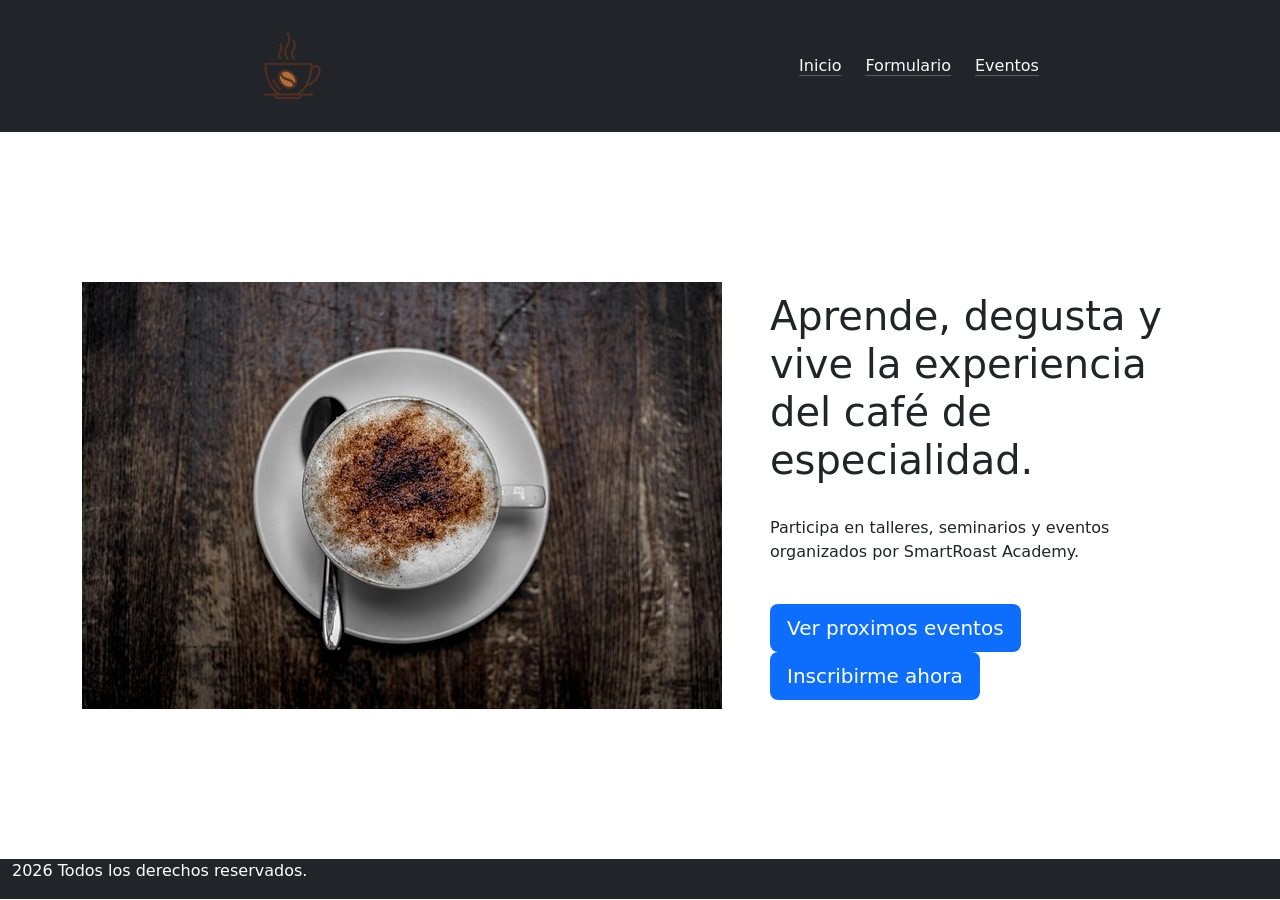
==== Paginas/index.html @ 2220b2ef "Creando portada de pagina de inicio y dando estilos." ====
<!doctype html>
<html lang="es">
  <head>
    <meta charset="UTF-8" />
    <meta name="viewport" content="width=device-width, initial-scale=1.0" />
    <link
      href="https://cdn.jsdelivr.net/npm/bootstrap@5.3.8/dist/css/bootstrap.min.css"
      rel="stylesheet"
      integrity="sha384-sRIl4kxILFvY47J16cr9ZwB07vP4J8+LH7qKQnuqkuIAvNWLzeN8tE5YBujZqJLB"
      crossorigin="anonymous"
    />
    <link rel="stylesheet" href="../Estilos/style.css" />
    <title>Inicio</title>
  </head>
  <body>
    <header
      class="container-fluid d-flex justify-content-around align-items-center py-3 bg-dark"
    >
      <a href="index.html">
        <img src="../media/logo.png" alt="" id="logo" />
      </a>
      <nav>
        <ul class="d-flex gap-4 list-unstyled m-0">
          <li>
            <a
              class="link-light link-offset-2 link-underline-opacity-25 link-underline-opacity-100-hover"
              href="index.html"
              >Inicio</a
            >
          </li>
          <li>
            <a
              class="link-light link-offset-2 link-underline-opacity-25 link-underline-opacity-100-hover"
              href="formulario.html"
              >Formulario</a
            >
          </li>
          <li>
            <a
              class="link-light link-offset-2 link-underline-opacity-25 link-underline-opacity-100-hover"
              href="historial_eventos.html"
              >Eventos</a
            >
          </li>
        </ul>
      </nav>
    </header>
    <main>
      <!-- PORTADA -->
      <section class="container-sm">
        <div class="d-flex align-items-center gap-5">
          <img src="../media/cafe-portada.jpg" alt="Cafe" />
          <div class="d-flex flex-column gap-4">
            <h1>
              Aprende, degusta y vive la experiencia del café de especialidad.
            </h1>
            <p>
              Participa en talleres, seminarios y eventos organizados por
              SmartRoast Academy.
            </p>
            <div class="">
              <a href="#proximos-eventos">
                <button class="btn btn-lg bg-primary text-white">
                  Ver proximos eventos
                </button>
              </a>
              <a href="formulario.html">
                <button class="btn btn-lg bg-primary text-white">
                  Inscribirme ahora
                </button>
              </a>
            </div>
          </div>
        </div>
      </section>
    </main>
    <footer class="container-fluid bg-dark text-white">
      <p>2026 Todos los derechos reservados.</p>
    </footer>
    <script
      src="https://cdn.jsdelivr.net/npm/bootstrap@5.3.8/dist/js/bootstrap.bundle.min.js"
      integrity="sha384-FKyoEForCGlyvwx9Hj09JcYn3nv7wiPVlz7YYwJrWVcXK/BmnVDxM+D2scQbITxI"
      crossorigin="anonymous"
    ></script>
  </body>
</html>
---- Estilos/style.css ----
body {
    display: flex;
    flex-direction: column;
    min-height: 100vh;
    gap: 150px;
}

main {
    display: flex;
    flex-direction: column;
    gap: 150px;
}

#logo {
    width: 100px;
}
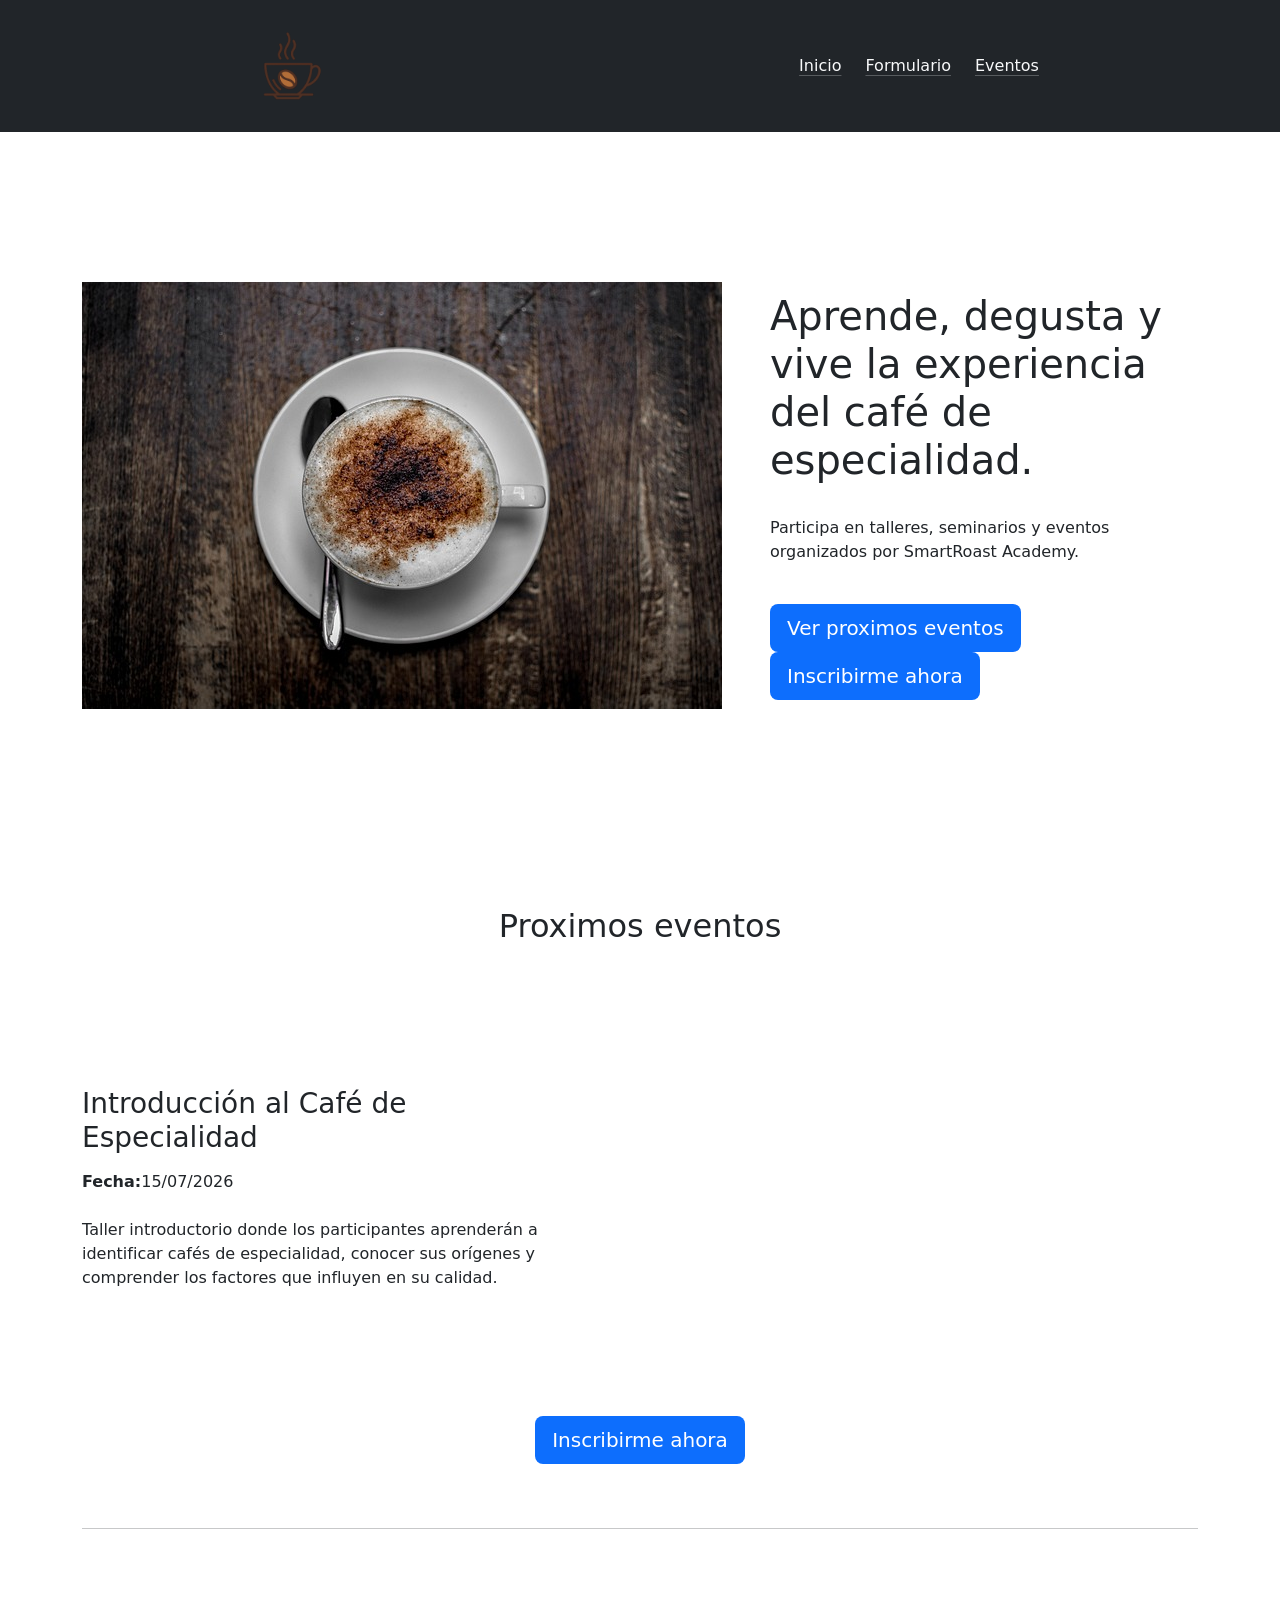
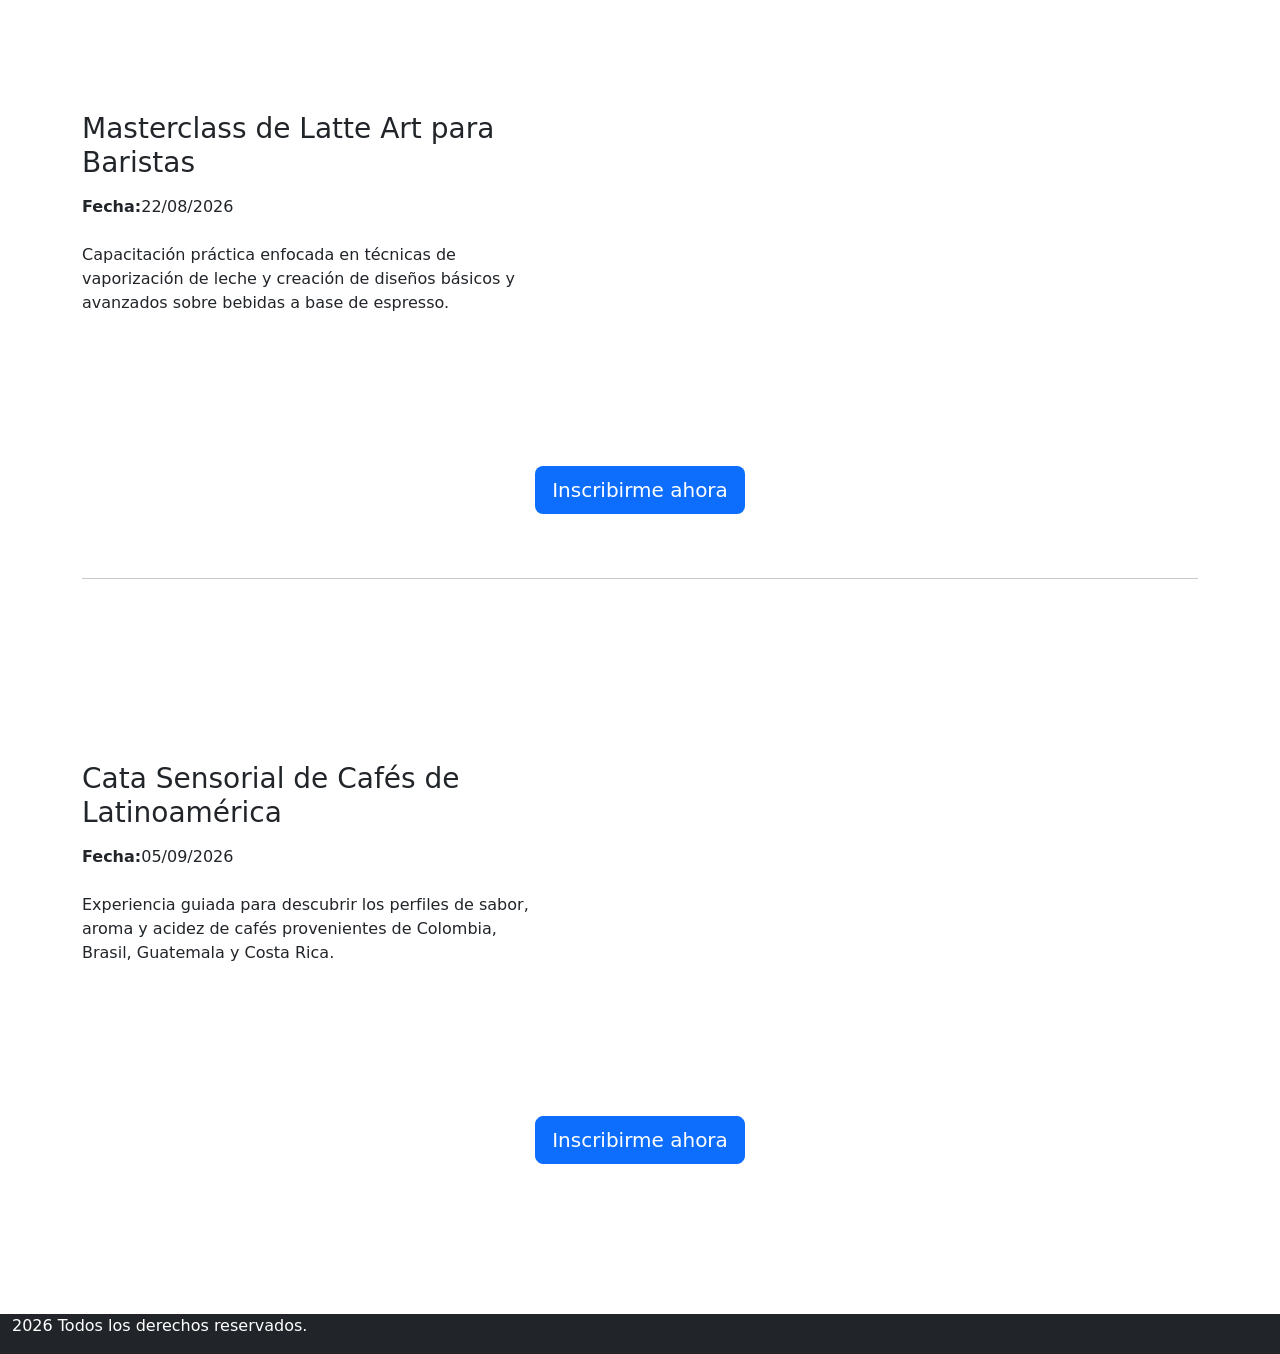
==== commit 1f3343d6: "calendario_eventos_pasados" ====
--- a/Paginas/index.html
+++ b/Paginas/index.html
@@ -73,6 +73,113 @@
           </div>
         </div>
       </section>
+      <!-- EVENTOS -->
+      <section class="container-sm" id="proximos-eventos">
+        <h2 class="text-center my-5">Proximos eventos</h2>
+
+        <div class="d-flex flex-column gap-5">
+          <!-- Tarjeta de evento 1 -->
+          <article class="">
+            <div class="d-flex gap-5 align-items-center">
+              <div class="d-flex flex-column gap-2">
+                <h3>Introducción al Café de Especialidad</h3>
+                <p><strong>Fecha:</strong>15/07/2026</p>
+                <p>
+                  Taller introductorio donde los participantes aprenderán a
+                  identificar cafés de especialidad, conocer sus orígenes y
+                  comprender los factores que influyen en su calidad.
+                </p>
+              </div>
+              <div class="">
+                <iframe
+                  src="https://www.google.com/maps/embed?pb=!1m18!1m12!1m3!1d709574.7196249755!2d-60.822766775851456!3d-35.58587330445879!2m3!1f0!2f0!3f0!3m2!1i1024!2i768!4f13.1!3m3!1m2!1s0x95bccac168638181%3A0xbf85da27fe23193b!2sEl%20Gato%20Negro!5e0!3m2!1ses!2sar!4v1780871050044!5m2!1ses!2sar"
+                  width="600"
+                  height="400"
+                  style="border: 0"
+                  allowfullscreen=""
+                  loading="lazy"
+                  referrerpolicy="no-referrer-when-downgrade"
+                ></iframe>
+              </div>
+            </div>
+            <div class="text-center mt-3">
+              <a href="formulario.html">
+                <button class="btn btn-lg bg-primary text-white">
+                  Inscribirme ahora
+                </button>
+              </a>
+            </div>
+          </article>
+          <hr />
+
+          <!-- Tarjeta de evento 2 -->
+          <article class="">
+            <div class="d-flex gap-5 align-items-center">
+              <div class="d-flex flex-column gap-2">
+                <h3>Masterclass de Latte Art para Baristas</h3>
+                <p><strong>Fecha:</strong>22/08/2026</p>
+                <p>
+                  Capacitación práctica enfocada en técnicas de vaporización de
+                  leche y creación de diseños básicos y avanzados sobre bebidas
+                  a base de espresso.
+                </p>
+              </div>
+              <div class="">
+                <iframe
+                  src="https://www.google.com/maps/embed?pb=!1m18!1m12!1m3!1d105096.49275524882!2d-58.536415845422745!3d-34.59744984138256!2m3!1f0!2f0!3f0!3m2!1i1024!2i768!4f13.1!3m3!1m2!1s0x95bcc9f038fcb3cd%3A0xfef61bd51cb666e6!2sCafeter%C3%ADa%20Tg!5e0!3m2!1ses!2sar!4v1780872134864!5m2!1ses!2sar"
+                  width="600"
+                  height="450"
+                  style="border: 0"
+                  allowfullscreen=""
+                  loading="lazy"
+                  referrerpolicy="no-referrer-when-downgrade"
+                ></iframe>
+              </div>
+            </div>
+            <div class="text-center mt-3">
+              <a href="formulario.html">
+                <button class="btn btn-lg bg-primary text-white">
+                  Inscribirme ahora
+                </button>
+              </a>
+            </div>
+          </article>
+          <hr />
+
+          <!-- Tarjeta de evento 3 -->
+          <article class="">
+            <div class="d-flex gap-5 align-items-center">
+              <div class="d-flex flex-column gap-2">
+                <h3>Cata Sensorial de Cafés de Latinoamérica</h3>
+                <p><strong>Fecha:</strong>05/09/2026</p>
+                <p>
+                  Experiencia guiada para descubrir los perfiles de sabor, aroma
+                  y acidez de cafés provenientes de Colombia, Brasil, Guatemala
+                  y Costa Rica.
+                </p>
+              </div>
+              <div class="">
+                <iframe
+                  src="https://www.google.com/maps/embed?pb=!1m18!1m12!1m3!1d104974.74507713666!2d-58.49754137834629!3d-34.69355614624321!2m3!1f0!2f0!3f0!3m2!1i1024!2i768!4f13.1!3m3!1m2!1s0x95bccba111e76317%3A0x807d5e78dfb6c07!2sCaf%C3%A9%20del%20Extremo!5e0!3m2!1ses!2sar!4v1780872177391!5m2!1ses!2sar"
+                  width="600"
+                  height="450"
+                  style="border: 0"
+                  allowfullscreen=""
+                  loading="lazy"
+                  referrerpolicy="no-referrer-when-downgrade"
+                ></iframe>
+              </div>
+            </div>
+            <div class="text-center mt-3">
+              <a href="">
+                <button class="btn btn-lg btn-primary">
+                  Inscribirme ahora
+                </button>
+              </a>
+            </div>
+          </article>
+        </div>
+      </section>
     </main>
     <footer class="container-fluid bg-dark text-white">
       <p>2026 Todos los derechos reservados.</p>
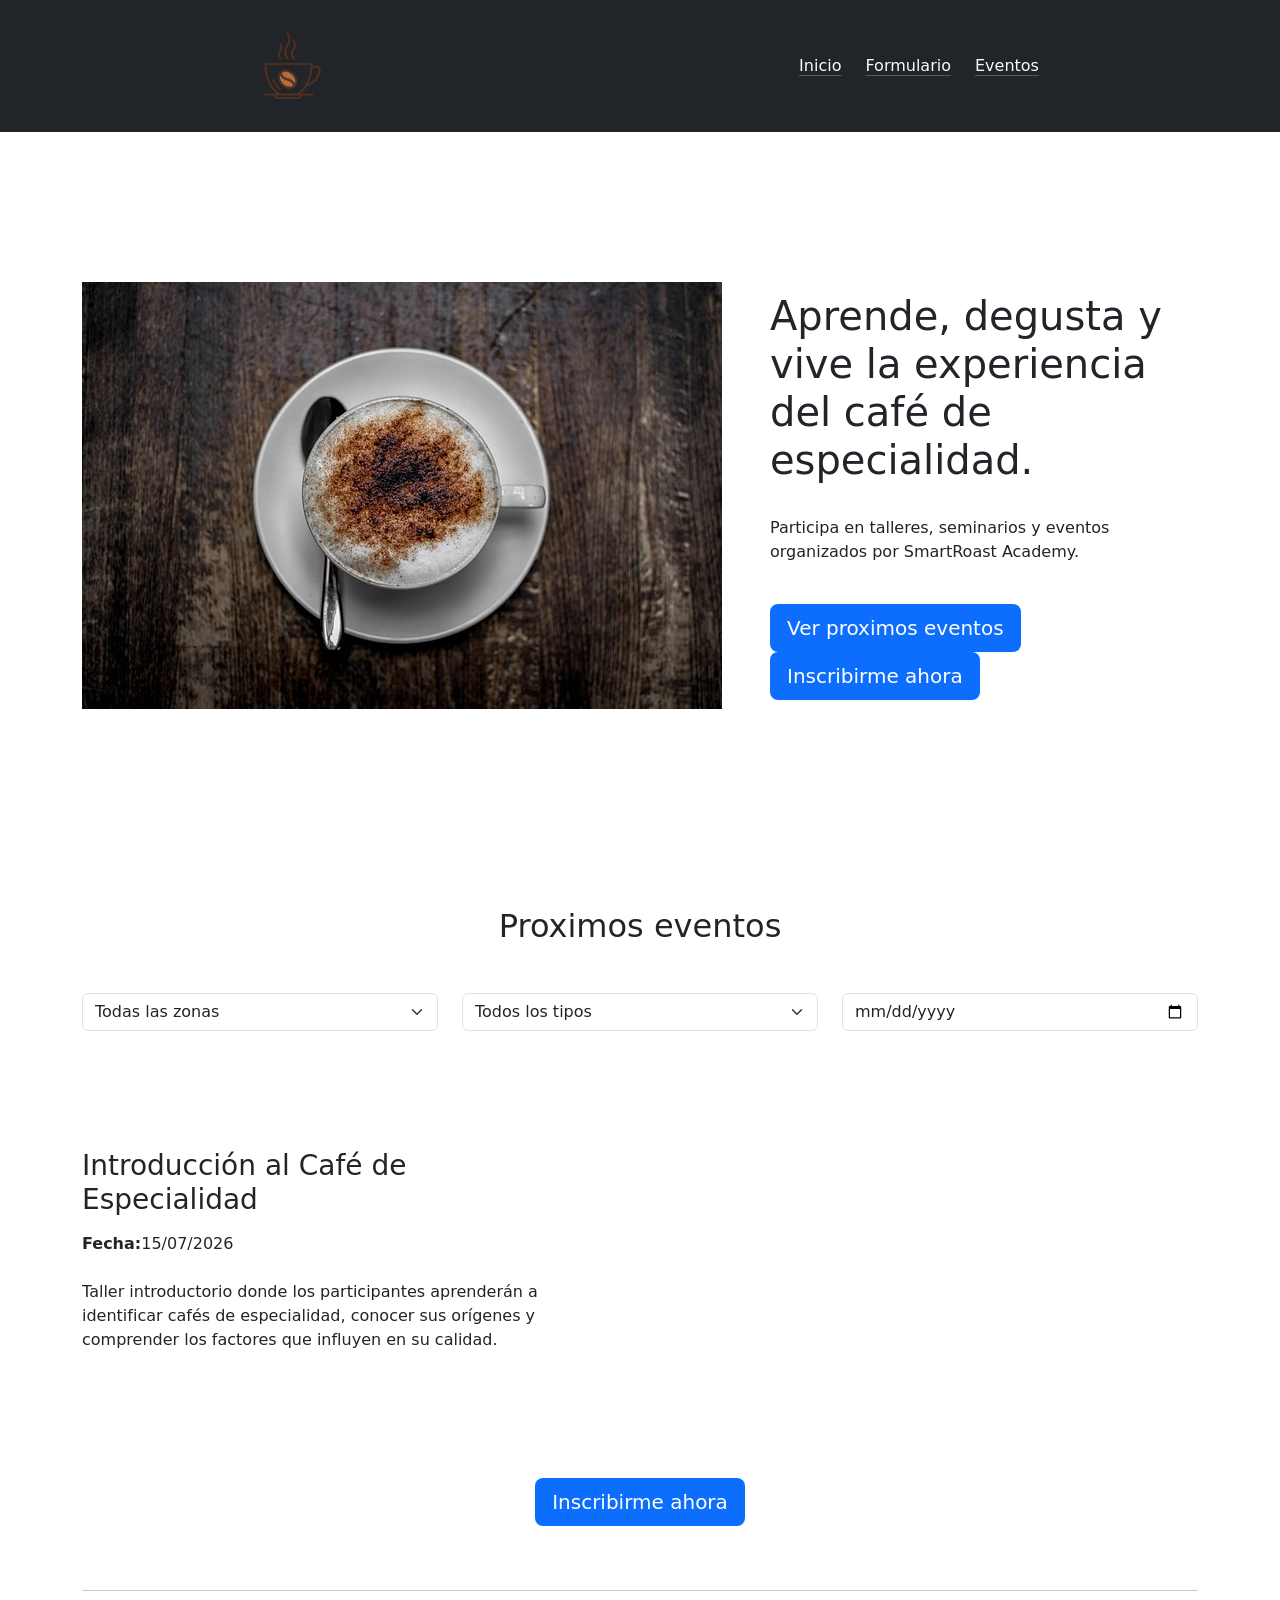
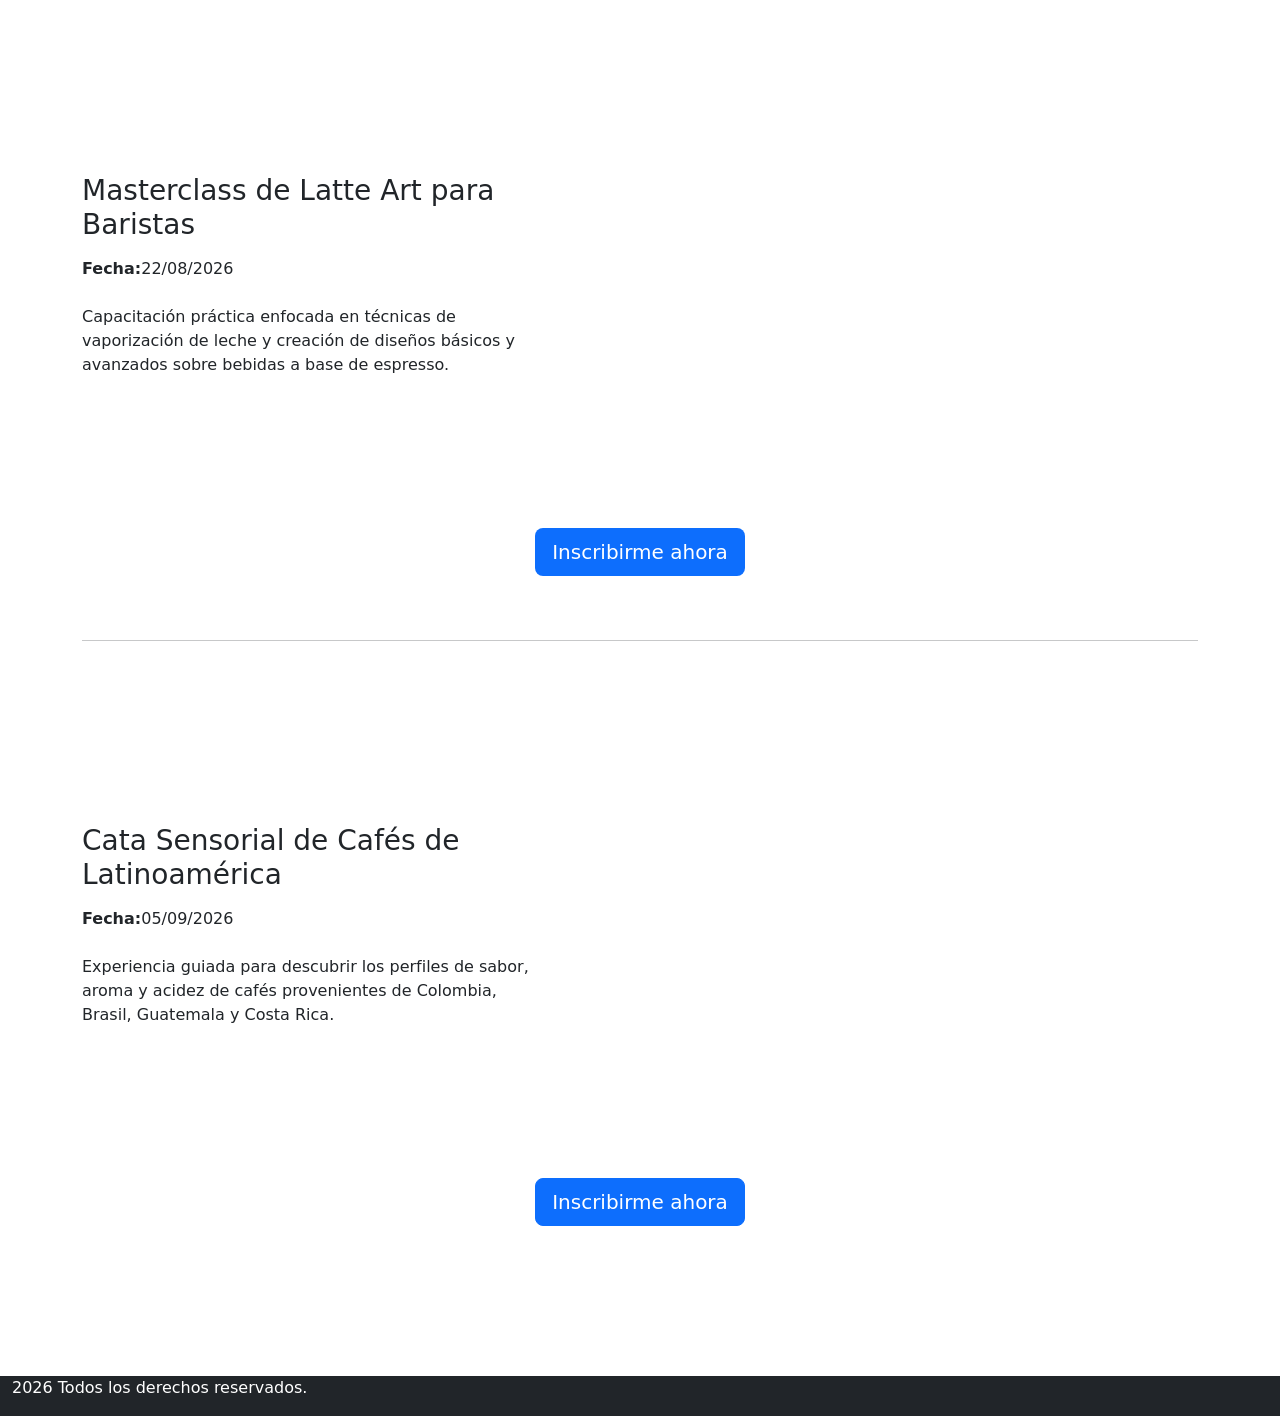
==== commit 3cc39552: "Añadiendo filtro de busqueda para eventos" ====
--- a/Paginas/index.html
+++ b/Paginas/index.html
@@ -77,9 +77,38 @@
       <section class="container-sm" id="proximos-eventos">
         <h2 class="text-center my-5">Proximos eventos</h2>
 
+        <div class="row mb-4">
+          <div class="col-md-4">
+            <select id="filtroZona" class="form-select">
+              <option value="">Todas las zonas</option>
+              <option value="Buenos Aires">Buenos Aires</option>
+              <option value="CABA">CABA</option>
+              <option value="Zona Sur">Zona Sur</option>
+            </select>
+          </div>
+
+          <div class="col-md-4">
+            <select id="filtroTipo" class="form-select">
+              <option value="">Todos los tipos</option>
+              <option value="Taller">Taller</option>
+              <option value="Masterclass">Masterclass</option>
+              <option value="Cata">Cata</option>
+            </select>
+          </div>
+
+          <div class="col-md-4">
+            <input type="date" id="filtroFecha" class="form-control" />
+          </div>
+        </div>
+
         <div class="d-flex flex-column gap-5">
           <!-- Tarjeta de evento 1 -->
-          <article class="">
+          <article
+            data-tipo="Taller"
+            data-zona="Buenos Aires"
+            data-fecha="15/07/2026"
+            class="evento"
+          >
             <div class="d-flex gap-5 align-items-center">
               <div class="d-flex flex-column gap-2">
                 <h3>Introducción al Café de Especialidad</h3>
@@ -113,7 +142,12 @@
           <hr />
 
           <!-- Tarjeta de evento 2 -->
-          <article class="">
+          <article
+            data-tipo="Masterclass"
+            data-zona="Buenos Aires"
+            data-fecha="22/08/2026"
+            class="evento"
+          >
             <div class="d-flex gap-5 align-items-center">
               <div class="d-flex flex-column gap-2">
                 <h3>Masterclass de Latte Art para Baristas</h3>
@@ -147,7 +181,12 @@
           <hr />
 
           <!-- Tarjeta de evento 3 -->
-          <article class="">
+          <article
+            data-tipo="Cata"
+            data-zona="Buenos Aires"
+            data-fecha="05/09/2026"
+            class="evento"
+          >
             <div class="d-flex gap-5 align-items-center">
               <div class="d-flex flex-column gap-2">
                 <h3>Cata Sensorial de Cafés de Latinoamérica</h3>
@@ -189,5 +228,6 @@
       integrity="sha384-FKyoEForCGlyvwx9Hj09JcYn3nv7wiPVlz7YYwJrWVcXK/BmnVDxM+D2scQbITxI"
       crossorigin="anonymous"
     ></script>
+    <script src="../Funcionalidades/filtros.js"></script>
   </body>
 </html>
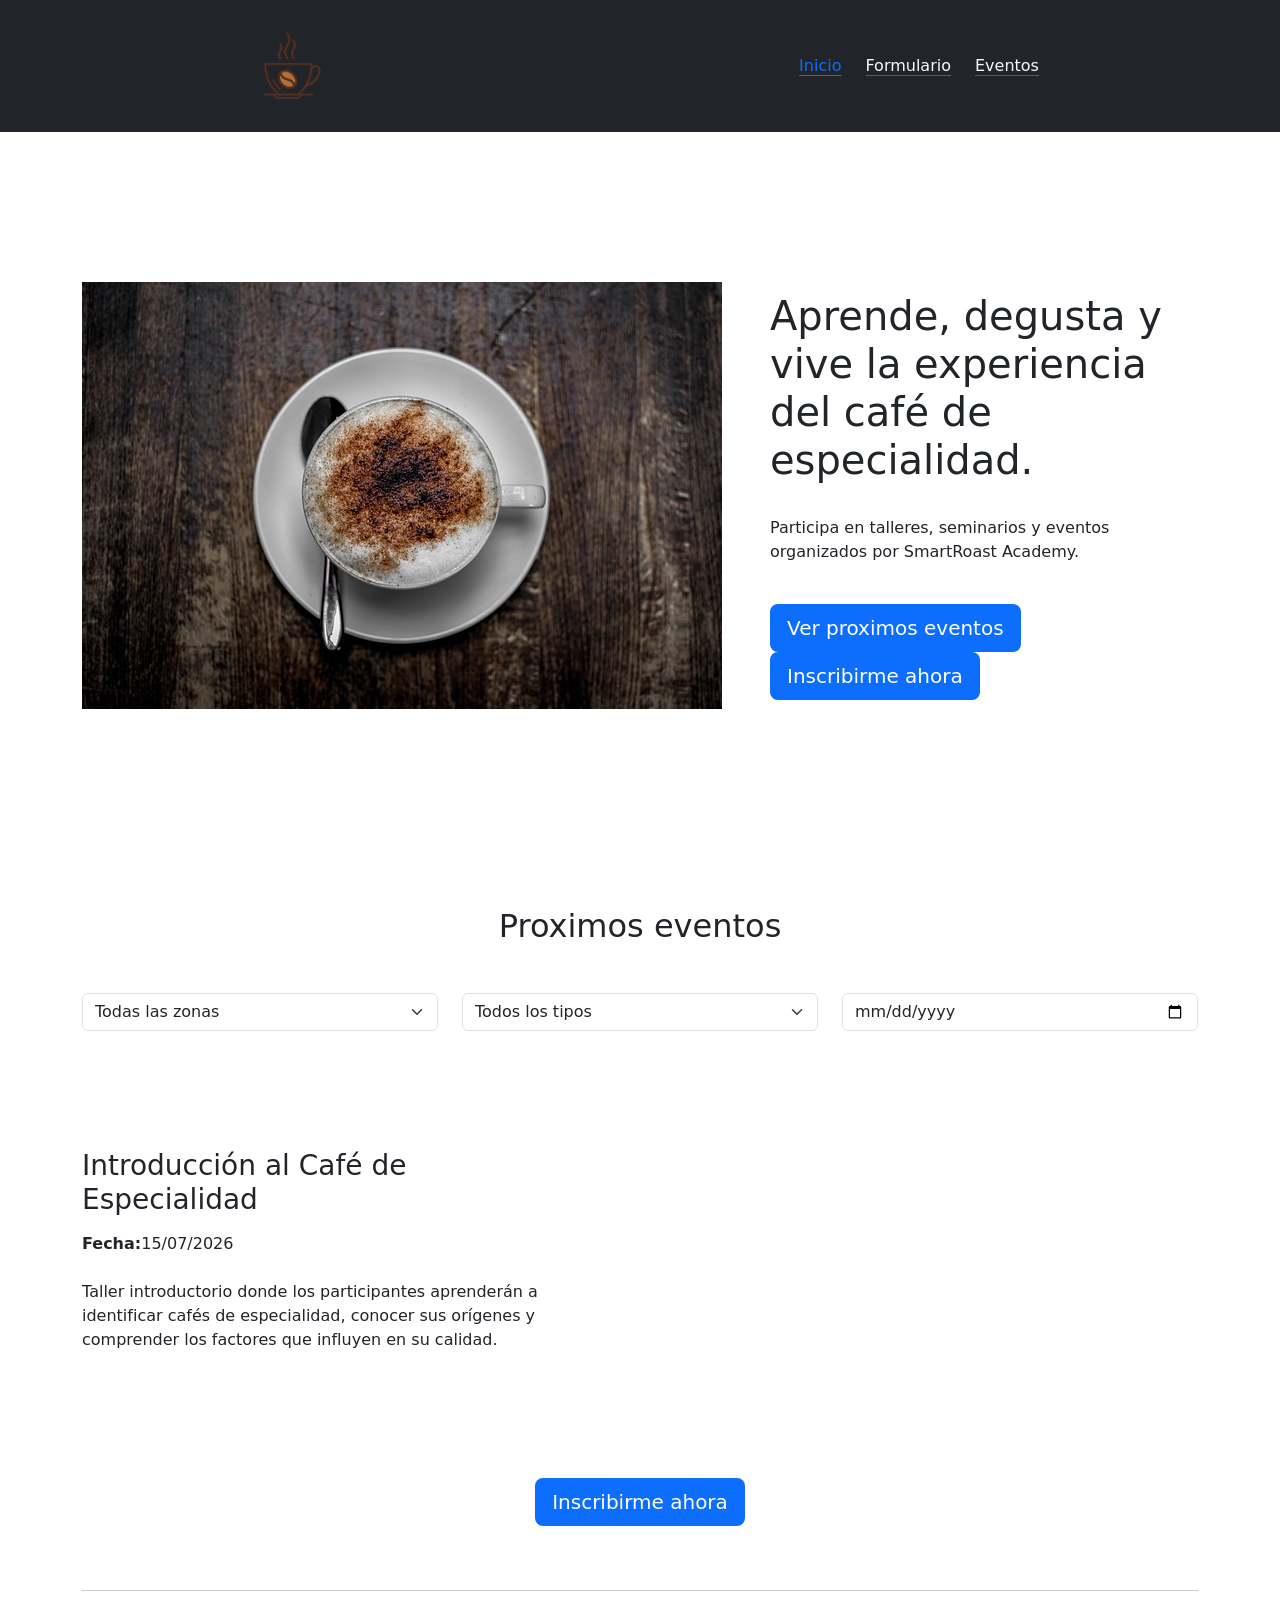
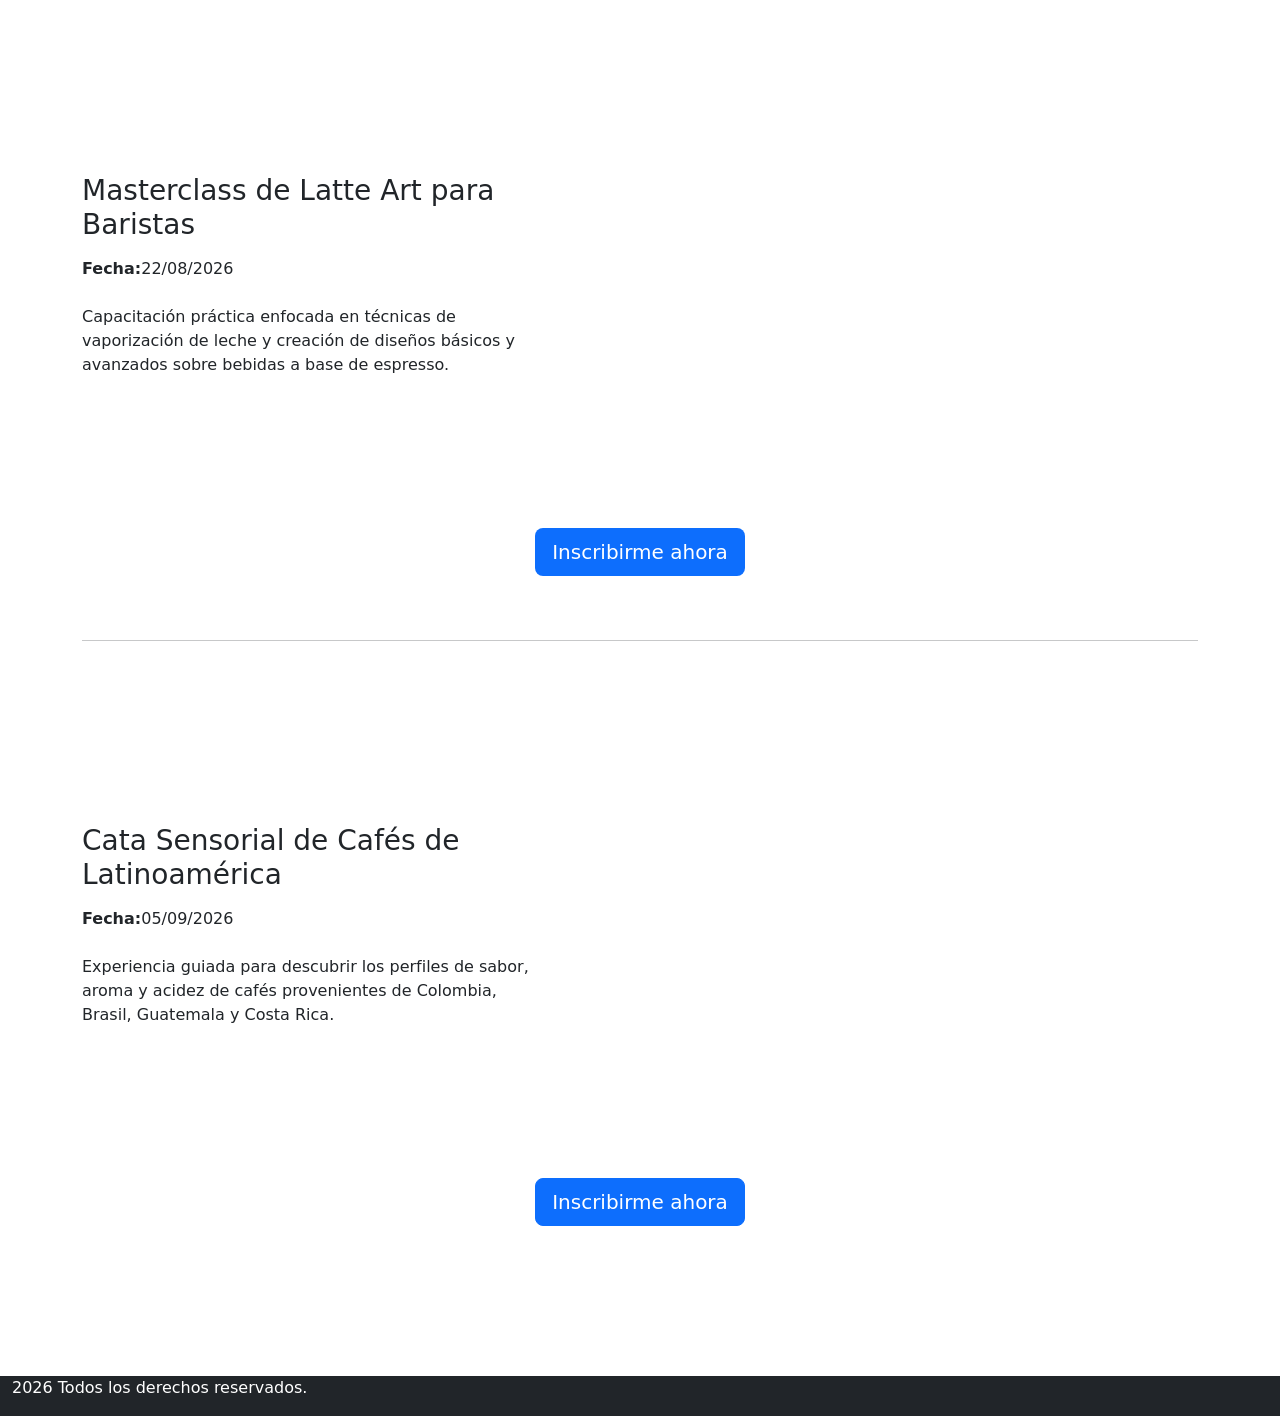
==== commit 665228e6: "Mejorando formularo y añadiendo funcionalidades" ====
--- a/Paginas/index.html
+++ b/Paginas/index.html
@@ -23,7 +23,7 @@
         <ul class="d-flex gap-4 list-unstyled m-0">
           <li>
             <a
-              class="link-light link-offset-2 link-underline-opacity-25 link-underline-opacity-100-hover"
+              class="link-active link-offset-2 link-underline-opacity-25 link-underline-opacity-100-hover"
               href="index.html"
               >Inicio</a
             >
